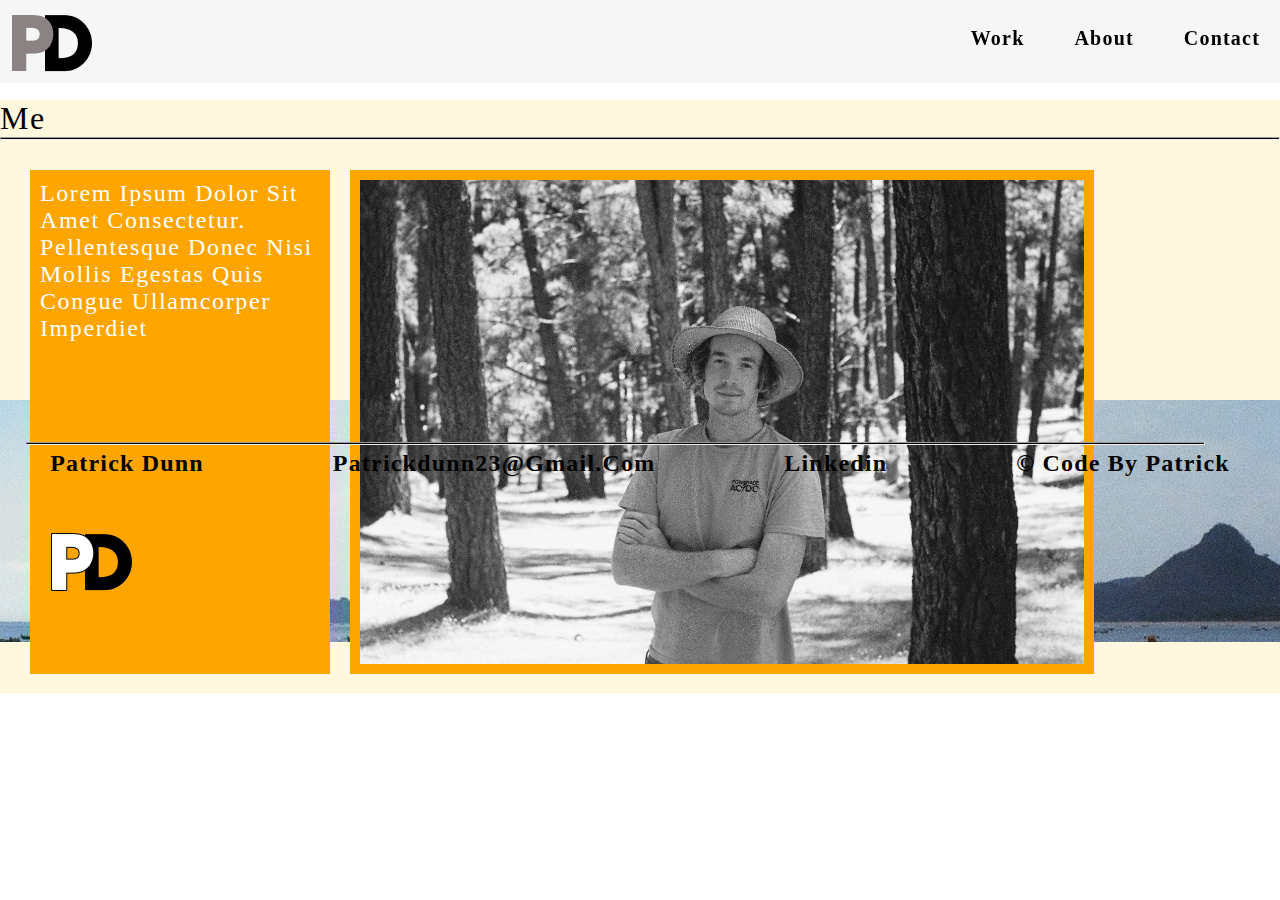
==== about.html @ 3eb5d80b "Commit" ====
<!DOCTYPE html>
<html>
    <head>
        <link rel="stylesheet" href="css/style.css">
        <title>
        </title>
    </head>
    <body>
    
        
    <!--Header and Nav       -->
        <header >
            <div class="inline-block ">
                <div class="logo">
                    <img src="images/PD Logo.png" alt="">
                </div>
            <ul class="inline-block Nav">
                <li class="NavBut">Work </li> 
                <li class="NavBut">About</li>
                <li class="NavBut">Contact</li>
            </ul>
            </div>
        </header>
        
        <!--Me Section     -->
        <section class="headerPadding" >
           
            <div id="row" >
                
                <h4> Me </h4>
                <hr class="hrabout">
                <div class="flexContainer">
                    <p class="metext flex_item">Lorem ipsum dolor sit amet consectetur. Pellentesque donec nisi mollis egestas quis congue ullamcorper imperdiet</p>
                    <img class="flex_item profilePic" src="images/A000453-R1-02-1A.jpg" alt="">
                </div>
            </div>
        </section>
    

          <!--Footer section        -->  
        <footer>
            
            <ul class="footername">
        
                <li>Patrick Dunn</li>
                <li >patrickdunn23@gmail.com</li>
                <li>Linkedin</li>
                <li>© Code by Patrick</li>
            </ul>
            <hr class="hrfooter">
            <ul > 
            </ul>
            <div class="footerlogo ">
                <img src="images/pd 2 logo.png" alt="">
            </div>
        </footer>
    </body>

</html>
---- css/style.css ----
* {
    margin: 0;
    padding: 0;
    box-sizing: border-box;
}

.inline-block {
    display:flex;
    padding: 10px; 
}
body{
    margin: 0;
}

header{
width: 100%;
z-index: 1000;
background: rgba(241, 240, 242, 0.60);
backdrop-filter: blur(10px);
position: fixed;

}

.logo{
    display: flex;
    align-items: center; 
}

.Nav{
    width: 70%;
    display: inline-flex;
    justify-content: flex-end;
    align-items: center;
    gap: 50px;
    margin-left: auto;
    color: black;
    font-family: Lato;
    font-size: 20px;
    font-style: normal;
    font-weight: 800;
    line-height: normal;
    letter-spacing: 1.2px;
    text-transform: capitalize; 
}

.NavBut{
height: 30px;
}
.NavBut:hover{
    text-shadow:  0px 0px 7px #EF9A63; 
}

.button{
    color: black;
    font-size: 16px;
    font-family:Arial, Helvetica, sans-serif;
    font-weight: 800;
    text-transform: uppercase;
    letter-spacing: 0.8px;
    word-wrap: break-word;
    width: 150px;
    height: 50px;
    flex-shrink: 0;
}

footer{
    background-image: url(../images/homepagerfooterimage.png);
    background-repeat: no-repeat;
    background-size: cover;
    padding: 2%;
}



.footerlogo{
    display: flex;
    justify-content: flex-start;
    align-items: center;
    padding: 2%;
}

.footername{
    display: flex;
    vertical-align: top;
    padding: 2%;
    justify-content: space-between; 
    color: #000;
    font-family: Lato;
    font-size: 24px;
    font-style: normal;
    font-weight: 800;
    line-height: normal;
    letter-spacing: 1.2px;
    text-transform: capitalize;
}

ul li {
    display: inline-block;
    vertical-align: top;
}

.heroimg{
    background-image: url(../images/homepagehero.jpg);
    background-size: cover;
    background-repeat: no-repeat;
    height: 100vh;
}

h1{
    display: flex;
    padding-top: 100px;
    padding-right: 27px;
    align-items: center;
    flex-shrink: 0;
    color: #000;
    font-family: Lato;
    font-size: 55px;
    font-style: normal;
    font-weight: 800;
    line-height: normal;
    letter-spacing: 3.2px;
    text-transform: capitalize;
}

h2{
    display: flex;
    width: 800px;
    
    padding: 0px 16px 13px 0px;
    align-items: center;
    flex-shrink: 0;
    color: #000;
    font-family: Lato;
    font-size: 35px;
    font-style: italic;
    font-weight: 700;
    line-height: normal;
    letter-spacing: 2.4px;
    text-transform: capitalize;
}

h4{
    color: #000;
    font-family: Lato;
    font-size: 32px;
    font-style: normal;
    font-weight: 500;
    line-height: normal;
    letter-spacing: 1.6px;
    text-transform: capitalize;
    width: 300px;
}


.skills{
    display: flex;
    width: 121px;
    height: 18px;
    justify-content: center;
    align-items: center;
    flex-shrink: 0;
}

.casestudy{
    width: cover;
    display: grid;
    grid-template-columns: 30% 70% ;
    padding: 2%;
}

.caseimage{
   width: 100%;
   height: auto;
}

.hrcase{
    background-color: black;
    height: 3px;
    width: 100%;
   transform: translateY(10px);
}
.hrfooter{
    background-color: black;
    height: 3px;
    width: 96%;
   transform: translateY(-60px);
}

.headerPadding{
    height: 400px;
    padding-top: 100px;
    
}
.hrabout{
    background-color: black;
    height: 3px;
    width: 100%;
}
.flexContainer{
    display: flex;
    margin: 10px;
    padding: 10px;

}
.metext{
    color: #000;
    font-family: Lato;
    font-size: 24px;
    font-style: normal;
    font-weight: 500;
    line-height: normal;
    letter-spacing: 1.6px;
    text-transform: capitalize;
    width: 300px;
}

#row {
    background-color: #FFF7DE;
    
  }

  .flex_item {
    padding:10px;
    margin: 10px;
    background-color: orange;
    color: white;
  }
  .profilePic{
    width: 60%;
  }
  .footerBackround{

  }
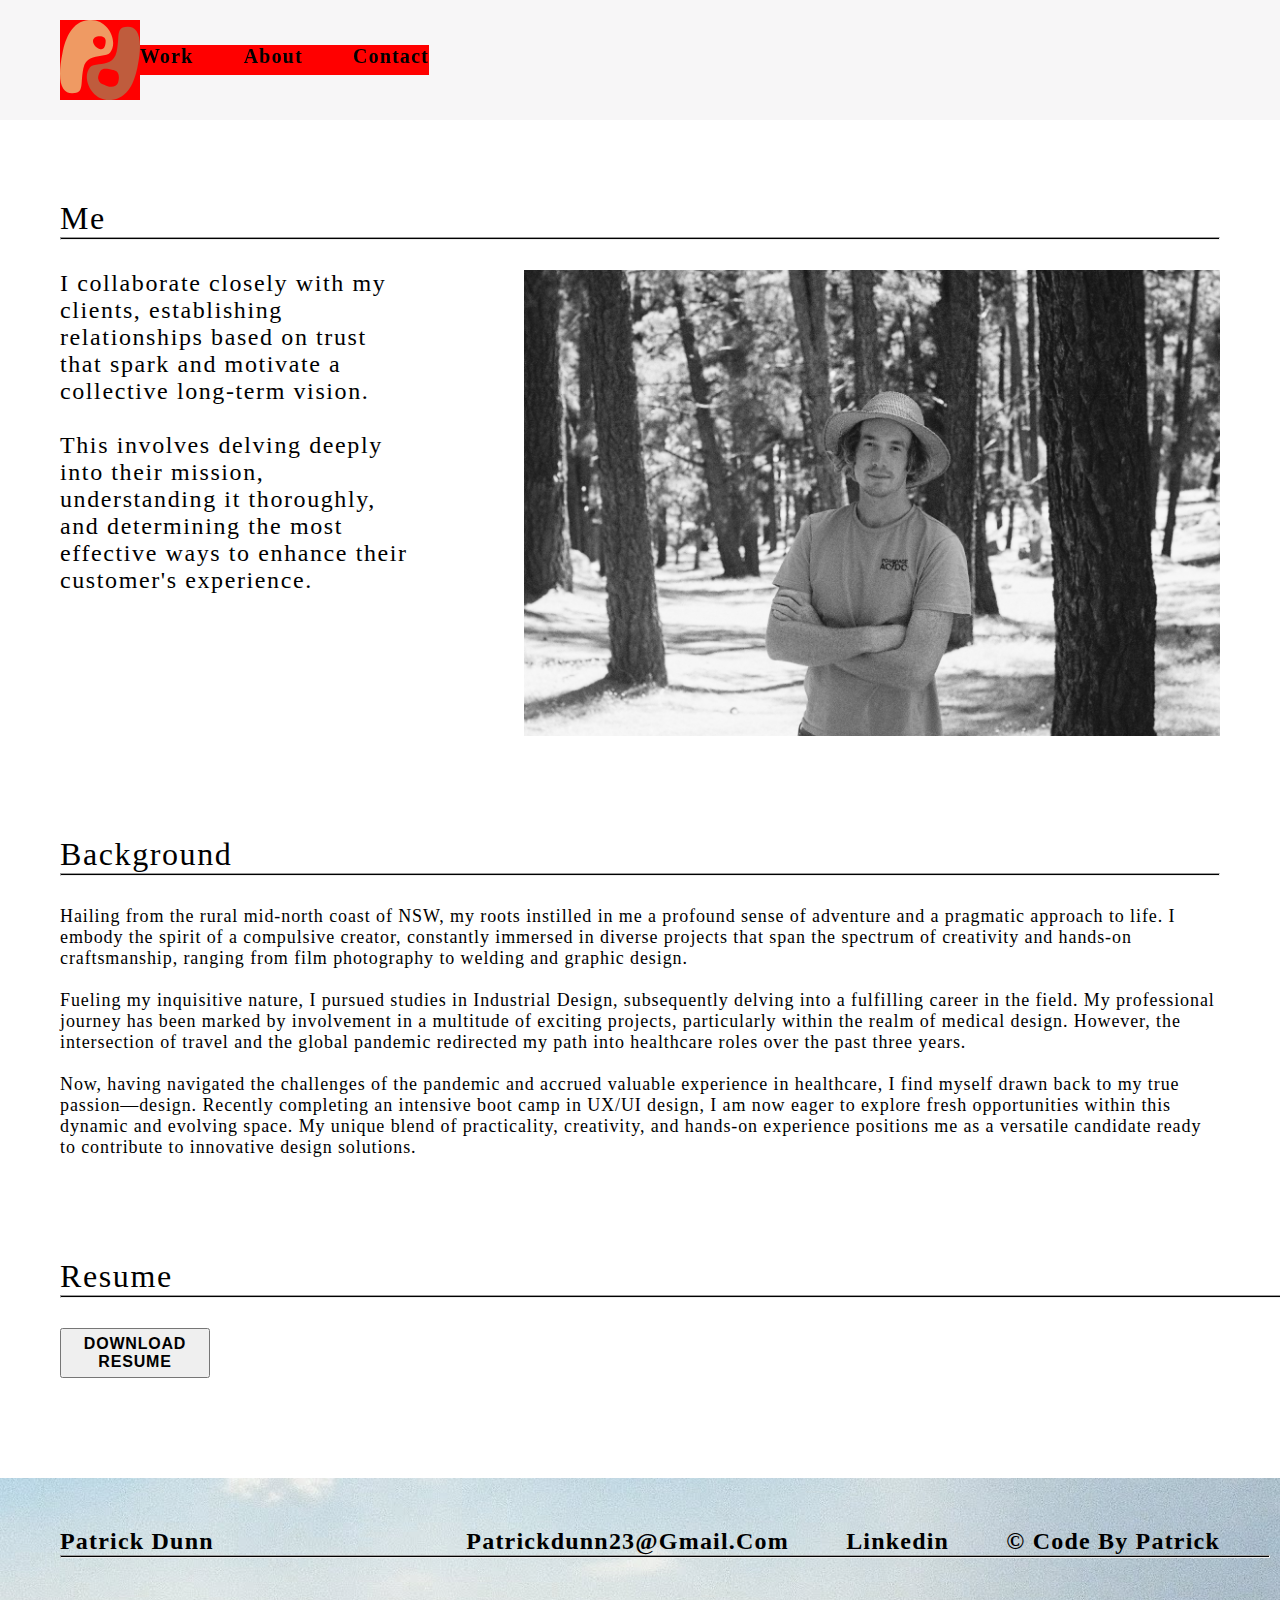
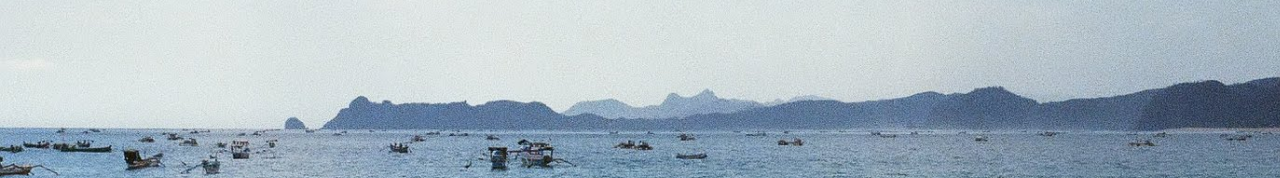
==== commit f878c87f: "Many Updates" ====
--- a/about.html
+++ b/about.html
@@ -12,47 +12,90 @@
         <header >
             <div class="inline-block ">
                 <div class="logo">
-                    <img src="images/PD Logo.png" alt="">
+                    <img src="images/New Logo.svg" alt="">
                 </div>
-            <ul class="inline-block Nav">
-                <li class="NavBut">Work </li> 
-                <li class="NavBut">About</li>
-                <li class="NavBut">Contact</li>
-            </ul>
+                <ul class="inline-block Nav">
+                    <li class="NavBut">Work </li> 
+                    <li class="NavBut">About</li>
+                    <li class="NavBut">Contact</li>
+                </ul>
+
             </div>
         </header>
+      
         
         <!--Me Section     -->
-        <section class="headerPadding" >
-           
-            <div id="row" >
-                
+    <div class="flexContainer">
+        <section class="headerPadding">
+            <div>
                 <h4> Me </h4>
                 <hr class="hrabout">
                 <div class="flexContainer">
-                    <p class="metext flex_item">Lorem ipsum dolor sit amet consectetur. Pellentesque donec nisi mollis egestas quis congue ullamcorper imperdiet</p>
+                    <!-- Changed the structure of the content -->
+                    <div class="metext flex_item">
+                        <p>I collaborate closely with my clients, establishing relationships based on trust that spark and motivate a collective long-term vision.</p>
+                        <br>
+                        <p>This involves delving deeply into their mission, understanding it thoroughly, and determining the most effective ways to enhance their customer's experience.</p>
+                    </div>
                     <img class="flex_item profilePic" src="images/A000453-R1-02-1A.jpg" alt="">
                 </div>
             </div>
         </section>
-    
+    </div>
+
+        <!--Background Section     -->
+        <div class="flexContainer">
+            <section class="backgroundPadding">
+                <div>
+                    <h4> Background </h4>
+                    <hr class="hrabout">
+                    <div class="backgroundText">
+                        <p> Hailing from the rural mid-north coast of NSW, my roots instilled in me a profound sense of adventure and a pragmatic approach to life. I embody the spirit of a compulsive creator, constantly immersed in diverse projects that span the spectrum of creativity and hands-on craftsmanship, ranging from film photography to welding and graphic design. </p>
+                        <br>
+                        <p>   Fueling my inquisitive nature, I pursued studies in Industrial Design, subsequently delving into a fulfilling career in the field. My professional journey has been marked by involvement in a multitude of exciting projects, particularly within the realm of medical design. However, the intersection of travel and the global pandemic redirected my path into healthcare roles over the past three years. </p>
+                            <br>
+                        <p>  Now, having navigated the challenges of the pandemic and accrued valuable experience in healthcare, I find myself drawn back to my true passion—design. Recently completing an intensive boot camp in UX/UI design, I am now eager to explore fresh opportunities within this dynamic and evolving space. My unique blend of practicality, creativity, and hands-on experience positions me as a versatile candidate ready to contribute to innovative design solutions. </p> 
+                    </div>
+                </div>
+            </section>
+        </div>
+        
+        <!--Resume Section     -->
+        <div class="flexContainer">
+            <section class="backgroundPadding">
+                <div>
+                    <h4> Resume </h4>
+                    <hr class="hrResume">
+                    <div>
+                        <button class="button">Download Resume</button>
+                    </div>
+                </div>
+            </section>
+        </div>
+        
 
           <!--Footer section        -->  
         <footer>
+            <div class="footerBackground">
+            <ul class="footername">
+                    <div class="name">
+                        <li>Patrick Dunn</li>
+                    </div>
+                    <div >
+                        <li class="footerContact">patrickdunn23@gmail.com</li>
+                        <li class="footerContact">Linkedin</li>
+                        <li class="footerContact">© Code by Patrick </li>
+                    </div>
+                    <hr class="hrfooter">
+                </ul>
+
             
-            <ul class="footername">
-        
-                <li>Patrick Dunn</li>
-                <li >patrickdunn23@gmail.com</li>
-                <li>Linkedin</li>
-                <li>© Code by Patrick</li>
-            </ul>
-            <hr class="hrfooter">
             <ul > 
             </ul>
             <div class="footerlogo ">
-                <img src="images/pd 2 logo.png" alt="">
+                <img src="images/New Logo-Black.svg" alt="">
             </div>
+        
         </footer>
     </body>
 
--- a/css/style.css
+++ b/css/style.css
@@ -3,16 +3,21 @@
     padding: 0;
     box-sizing: border-box;
 }
+  /* Header Section................. */
 
 .inline-block {
     display:flex;
-    padding: 10px; 
+    align-items: center;
 }
 body{
     margin: 0;
+    padding: 0;
 }
 
 header{
+    display: flex;
+    top: 0;
+    height: 120px !important;
 width: 100%;
 z-index: 1000;
 background: rgba(241, 240, 242, 0.60);
@@ -23,16 +28,20 @@
 
 .logo{
     display: flex;
-    align-items: center; 
+    align-items: center;
+  
+    
+    margin-left: 60px;
+    background-color: red;
 }
 
 .Nav{
-    width: 70%;
-    display: inline-flex;
+ 
+    display: flex;
     justify-content: flex-end;
-    align-items: center;
+    
     gap: 50px;
-    margin-left: auto;
+    
     color: black;
     font-family: Lato;
     font-size: 20px;
@@ -41,6 +50,10 @@
     line-height: normal;
     letter-spacing: 1.2px;
     text-transform: capitalize; 
+    background-color: red;
+    
+    margin-right: 0;
+    flex-grow: 1;
 }
 
 .NavBut{
@@ -51,6 +64,7 @@
 }
 
 .button{
+    margin-top: 30px;
     color: black;
     font-size: 16px;
     font-family:Arial, Helvetica, sans-serif;
@@ -63,41 +77,7 @@
     flex-shrink: 0;
 }
 
-footer{
-    background-image: url(../images/homepagerfooterimage.png);
-    background-repeat: no-repeat;
-    background-size: cover;
-    padding: 2%;
-}
-
-
-
-.footerlogo{
-    display: flex;
-    justify-content: flex-start;
-    align-items: center;
-    padding: 2%;
-}
-
-.footername{
-    display: flex;
-    vertical-align: top;
-    padding: 2%;
-    justify-content: space-between; 
-    color: #000;
-    font-family: Lato;
-    font-size: 24px;
-    font-style: normal;
-    font-weight: 800;
-    line-height: normal;
-    letter-spacing: 1.2px;
-    text-transform: capitalize;
-}
-
-ul li {
-    display: inline-block;
-    vertical-align: top;
-}
+
 
 .heroimg{
     background-image: url(../images/homepagehero.jpg);
@@ -170,7 +150,7 @@
 
 .caseimage{
    width: 100%;
-   height: auto;
+   
 }
 
 .hrcase{
@@ -179,17 +159,19 @@
     width: 100%;
    transform: translateY(10px);
 }
-.hrfooter{
-    background-color: black;
-    height: 3px;
-    width: 96%;
-   transform: translateY(-60px);
-}
+
 
 .headerPadding{
-    height: 400px;
-    padding-top: 100px;
-    
+    margin-top: 200px;
+    margin-left: 60px;
+    margin-right: 60px;
+    margin-bottom: 100px;
+}
+
+.backgroundPadding{
+    margin-left: 60px;
+    margin-right: 60px;
+    margin-bottom: 100px;
 }
 .hrabout{
     background-color: black;
@@ -197,37 +179,127 @@
     width: 100%;
 }
 .flexContainer{
-    display: flex;
-    margin: 10px;
-    padding: 10px;
-
+    display: flex; 
+    justify-content: space-between;
+    
+}
+.hrResume{
+    background-color: black;
+    height: 3px;
+    width: 665%;
 }
 .metext{
-    color: #000;
+    color: black;
     font-family: Lato;
     font-size: 24px;
     font-style: normal;
     font-weight: 500;
     line-height: normal;
     letter-spacing: 1.6px;
-    text-transform: capitalize;
-    width: 300px;
-}
-
-#row {
-    background-color: #FFF7DE;
-    
-  }
+    
+    width: 30%;
+    
+}
+
 
   .flex_item {
-    padding:10px;
-    margin: 10px;
-    background-color: orange;
-    color: white;
+    margin-top: 30px;
+    
+    
   }
   .profilePic{
-    width: 60%;
+    max-width: 60%;
+    height: auto;
+    align-items: flex-end;
+
   }
-  .footerBackround{
-
-  }+  
+  .container{
+    position: relative;
+  }
+  .backgroundText{
+    color: #000;
+    font-family: Lato;
+    font-size: 18px;
+    font-style: normal;
+    font-weight: 400;
+    line-height: normal;
+    letter-spacing: 0.9px;
+    margin-top: 30px;
+  }
+
+  /* Footer Section................. */
+ .name{
+    margin-top: 50px;
+    
+    
+ }
+ .footerContact{
+    margin-top: 50px;
+    padding-left: 50px;
+
+ }
+
+ .hrfooter{
+    background-color: black;
+    height: 3px;
+    width: 94.5%;
+    position: absolute;
+    bottom: 0;
+    padding-right: 60px;
+    
+   transform: translateY(-220px);
+}
+
+.footer {
+    position: relative;
+    min-height: 300px;
+    z-index: 1;
+    
+}
+footer {
+    min-height: 300px; 
+    
+}
+.footerBackground {
+
+    background-image: url(../images/homepagerfooterimage.png);
+    background-repeat: no-repeat;
+    background-size: cover;
+    height: 300px; 
+
+    position: relative;
+    z-index: 1;
+    
+ 
+}
+
+.footerlogo{
+    display: flex;
+    justify-content: flex-start;
+    margin-left: 60px;
+    margin-top: 50px;
+    
+}
+
+.footername{
+    display: flex;
+    vertical-align: top;
+    
+    justify-content: space-between; 
+    color: #000;
+    font-family: Lato;
+    font-size: 24px;
+    font-style: normal;
+    font-weight: 800;
+    line-height: normal;
+    letter-spacing: 1.2px;
+    text-transform: capitalize;
+    margin-left: 60px;
+    margin-right: 60px;
+}
+
+ul li {
+    display: inline-block;
+    vertical-align: top;
+}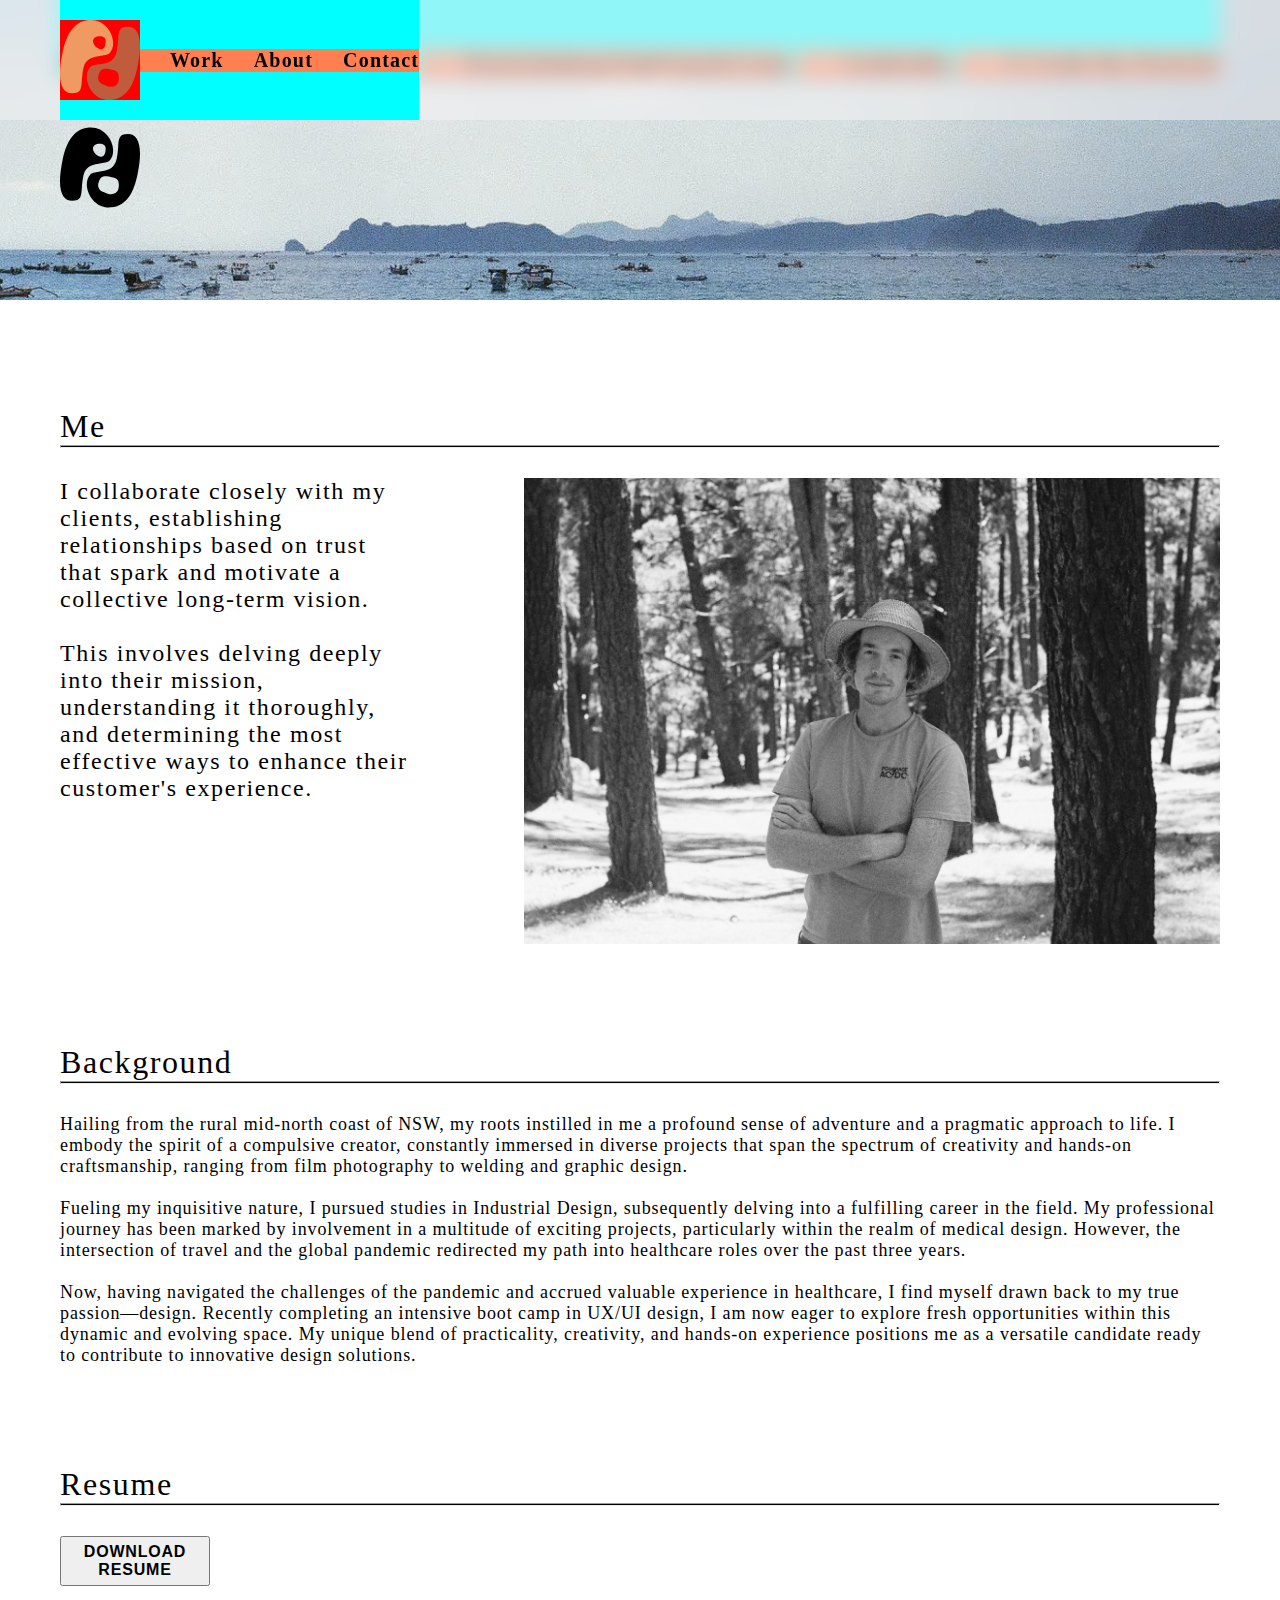
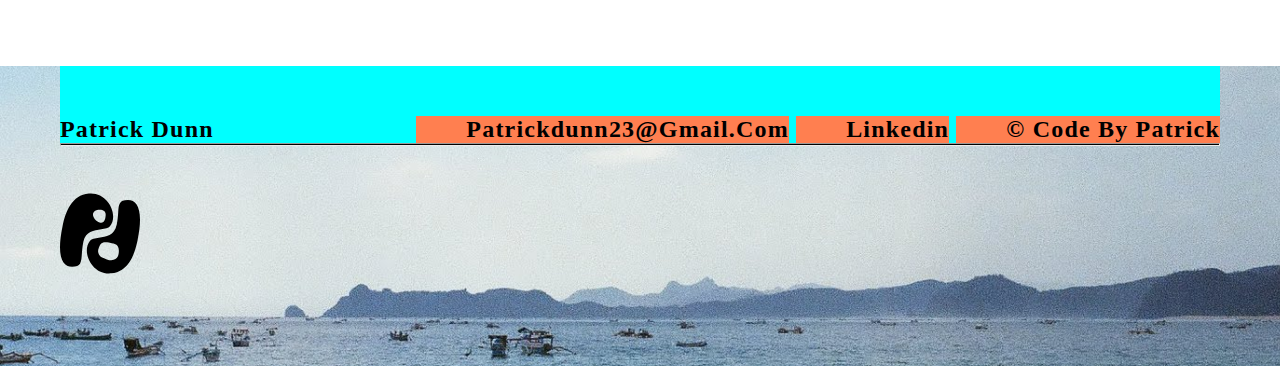
==== commit c18e892f: "1" ====
--- a/about.html
+++ b/about.html
@@ -11,18 +11,41 @@
     <!--Header and Nav       -->
         <header >
             <div class="inline-block ">
+                
                 <div class="logo">
                     <img src="images/New Logo.svg" alt="">
                 </div>
-                <ul class="inline-block Nav">
-                    <li class="NavBut">Work </li> 
-                    <li class="NavBut">About</li>
-                    <li class="NavBut">Contact</li>
-                </ul>
+
+                <div>
+                    <ul class=" Nav">
+                        <li class="NavBut">Work </li> 
+                        <li class="NavBut">About</li>
+                        <li class="NavBut">Contact</li>
+                    </ul>
+                </div>
 
             </div>
         </header>
       
+        <div class="footerBackground">
+            <ul class="footername">
+                    <div class="name">
+                        <li>Patrick Dunn</li>
+                    </div>
+                    <div >
+                        <li class="footerContact">patrickdunn23@gmail.com</li>
+                        <li class="footerContact">Linkedin</li>
+                        <li class="footerContact">© Code by Patrick </li>
+                    </div>
+                    <hr class="hrfooter">
+                </ul>
+
+            
+            <ul > 
+            </ul>
+            <div class="footerlogo ">
+                <img src="images/New Logo-Black.svg" alt="">
+            </div>
         
         <!--Me Section     -->
     <div class="flexContainer">
@@ -61,18 +84,12 @@
         </div>
         
         <!--Resume Section     -->
-        <div class="flexContainer">
-            <section class="backgroundPadding">
-                <div>
-                    <h4> Resume </h4>
-                    <hr class="hrResume">
-                    <div>
-                        <button class="button">Download Resume</button>
-                    </div>
-                </div>
-            </section>
+        <div class="resumeSpacing">
+            <h4> Resume </h4>
+            <hr class="hrabout">
+            <button class="button">Download Resume</button>
+
         </div>
-        
 
           <!--Footer section        -->  
         <footer>
--- a/css/style.css
+++ b/css/style.css
@@ -6,9 +6,39 @@
   /* Header Section................. */
 
 .inline-block {
+    margin-left: 60px;
+    margin-right: 60px;
     display:flex;
     align-items: center;
-}
+    justify-content: center;
+    background-color: aqua;
+}
+
+.logo{
+    display: flex;
+    background-color: red;
+}
+
+.Nav{    
+    display: flex;
+    
+    color: black;
+    font-family: Lato;
+    font-size: 20px;
+    font-style: normal;
+    font-weight: 800;
+    line-height: normal;
+    letter-spacing: 1.2px;
+    text-transform: capitalize; 
+    
+    background-color: coral;
+}
+.NavBut{
+
+    padding-left: 30px;
+    display: flex;
+    align-items: flex-end;
+    }
 body{
     margin: 0;
     padding: 0;
@@ -26,39 +56,11 @@
 
 }
 
-.logo{
-    display: flex;
-    align-items: center;
-  
-    
-    margin-left: 60px;
-    background-color: red;
-}
-
-.Nav{
- 
-    display: flex;
-    justify-content: flex-end;
-    
-    gap: 50px;
-    
-    color: black;
-    font-family: Lato;
-    font-size: 20px;
-    font-style: normal;
-    font-weight: 800;
-    line-height: normal;
-    letter-spacing: 1.2px;
-    text-transform: capitalize; 
-    background-color: red;
-    
-    margin-right: 0;
-    flex-grow: 1;
-}
-
-.NavBut{
-height: 30px;
-}
+
+
+
+
+
 .NavBut:hover{
     text-shadow:  0px 0px 7px #EF9A63; 
 }
@@ -183,11 +185,7 @@
     justify-content: space-between;
     
 }
-.hrResume{
-    background-color: black;
-    height: 3px;
-    width: 665%;
-}
+
 .metext{
     color: black;
     font-family: Lato;
@@ -228,6 +226,15 @@
     margin-top: 30px;
   }
 
+  .resumeSpacing{
+    
+    margin-left: 60px;
+    margin-right: 60px;
+    width: calc(100% - 120px);
+    height: 200px;
+    
+}
+
   /* Footer Section................. */
  .name{
     margin-top: 50px;
@@ -237,17 +244,16 @@
  .footerContact{
     margin-top: 50px;
     padding-left: 50px;
+    background-color: coral;
 
  }
 
  .hrfooter{
     background-color: black;
     height: 3px;
-    width: 94.5%;
+    width: calc(100% - 120px);
     position: absolute;
     bottom: 0;
-    padding-right: 60px;
-    
    transform: translateY(-220px);
 }
 
@@ -284,8 +290,7 @@
 
 .footername{
     display: flex;
-    vertical-align: top;
-    
+    vertical-align: top;  
     justify-content: space-between; 
     color: #000;
     font-family: Lato;
@@ -297,9 +302,11 @@
     text-transform: capitalize;
     margin-left: 60px;
     margin-right: 60px;
+    background-color: aqua;
 }
 
 ul li {
     display: inline-block;
     vertical-align: top;
-}+}
+
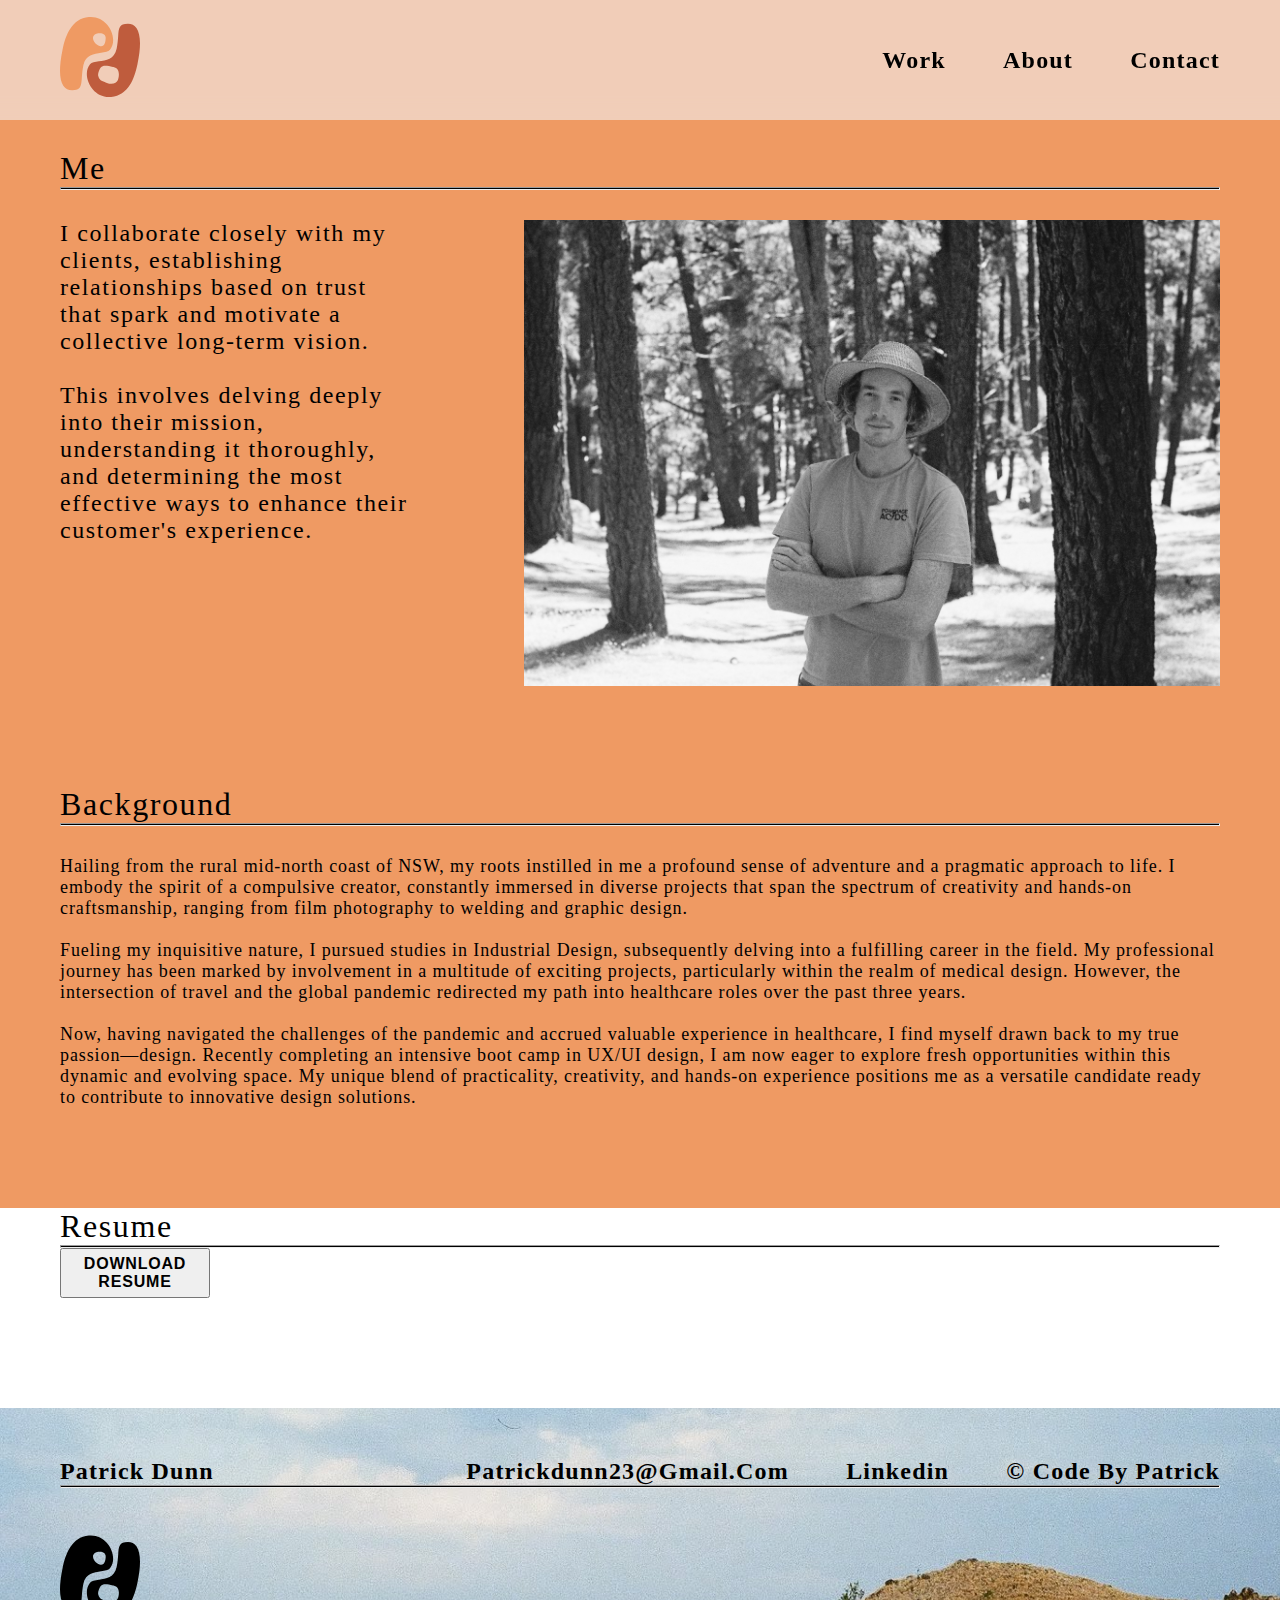
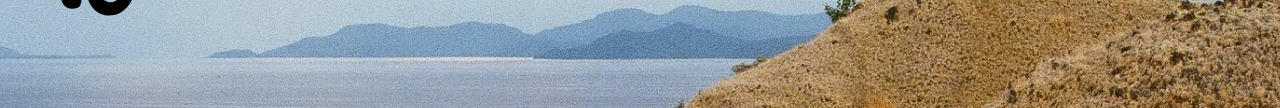
==== commit d1837b7f: "updated" ====
--- a/about.html
+++ b/about.html
@@ -7,45 +7,24 @@
     </head>
     <body>
     
-        
+         <!--  My UX Skills section coded using CSS flex -->
     <!--Header and Nav       -->
-        <header >
-            <div class="inline-block ">
-                
-                <div class="logo">
-                    <img src="images/New Logo.svg" alt="">
-                </div>
-
-                <div>
-                    <ul class=" Nav">
-                        <li class="NavBut">Work </li> 
-                        <li class="NavBut">About</li>
-                        <li class="NavBut">Contact</li>
-                    </ul>
-                </div>
-
+    <header>
+     
+        <div class="head">
+            <ul class="headerContents">
+                    <div class="headerSpacing">
+                        <a href="index.html"><img src="images/New Logo.svg" alt=""></a>
+                    </div>
+                    <div >
+                        <li class="navoptions"> <a href="work.html">Work</a></li>
+                        <li class="navoptions"><a href="about.html">About</a></li>
+                        <li class="navoptions"><a href="contact.html">Contact</a></li>
+                    </div>
+                  
+                </ul>            
             </div>
         </header>
-      
-        <div class="footerBackground">
-            <ul class="footername">
-                    <div class="name">
-                        <li>Patrick Dunn</li>
-                    </div>
-                    <div >
-                        <li class="footerContact">patrickdunn23@gmail.com</li>
-                        <li class="footerContact">Linkedin</li>
-                        <li class="footerContact">© Code by Patrick </li>
-                    </div>
-                    <hr class="hrfooter">
-                </ul>
-
-            
-            <ul > 
-            </ul>
-            <div class="footerlogo ">
-                <img src="images/New Logo-Black.svg" alt="">
-            </div>
         
         <!--Me Section     -->
     <div class="flexContainer">
@@ -54,7 +33,6 @@
                 <h4> Me </h4>
                 <hr class="hrabout">
                 <div class="flexContainer">
-                    <!-- Changed the structure of the content -->
                     <div class="metext flex_item">
                         <p>I collaborate closely with my clients, establishing relationships based on trust that spark and motivate a collective long-term vision.</p>
                         <br>
--- a/css/style.css
+++ b/css/style.css
@@ -5,68 +5,68 @@
 }
   /* Header Section................. */
 
-.inline-block {
-    margin-left: 60px;
-    margin-right: 60px;
-    display:flex;
+  header{
+    display: flex;
+    top: 0;
+    height: 120px !important;
+    width: 100%;
+    z-index: 1000;
+    background: rgba(241, 240, 242, 0.60);
+    backdrop-filter: blur(10px);
+    position: fixed;
+    }
+
+  .headerContents{
+    display: flex;
+    vertical-align: top;  
+    justify-content: space-between; 
+    color: #000;
+    font-family: Lato;
+    font-size: 24px;
+    font-style: normal;
+    font-weight: 800;
+    line-height: normal;
+    letter-spacing: 1.2px;
+    text-transform: capitalize;
+    margin-left: 60px;
+    margin-right: 60px;
+    height:120px;
     align-items: center;
-    justify-content: center;
-    background-color: aqua;
-}
-
-.logo{
-    display: flex;
-    background-color: red;
-}
-
-.Nav{    
-    display: flex;
-    
-    color: black;
-    font-family: Lato;
-    font-size: 20px;
-    font-style: normal;
-    font-weight: 800;
-    line-height: normal;
-    letter-spacing: 1.2px;
-    text-transform: capitalize; 
-    
-    background-color: coral;
-}
-.NavBut{
-
-    padding-left: 30px;
-    display: flex;
-    align-items: flex-end;
-    }
+}
+
+a{
+    
+        
+       text-decoration: none;
+       color: black;
+        
+}
+
+.headerSpacing{
+    align-items: center;
+}
+
+.head{
+    width: 100%;
+}
+
+.navoptions{
+    padding-left: 50px;
+  
+}
+
+.navoptions:hover{
+    text-shadow:  0px 0px 7px #EF9A63; 
+}
+
+  /* Body Section................. */
+
 body{
     margin: 0;
     padding: 0;
 }
 
-header{
-    display: flex;
-    top: 0;
-    height: 120px !important;
-width: 100%;
-z-index: 1000;
-background: rgba(241, 240, 242, 0.60);
-backdrop-filter: blur(10px);
-position: fixed;
-
-}
-
-
-
-
-
-
-.NavBut:hover{
-    text-shadow:  0px 0px 7px #EF9A63; 
-}
-
 .button{
-    margin-top: 30px;
     color: black;
     font-size: 16px;
     font-family:Arial, Helvetica, sans-serif;
@@ -78,19 +78,20 @@
     height: 50px;
     flex-shrink: 0;
 }
-
-
-
+/* Homepage ................. */
 .heroimg{
     background-image: url(../images/homepagehero.jpg);
     background-size: cover;
     background-repeat: no-repeat;
     height: 100vh;
+    margin-bottom: 50px;
+   
 }
 
 h1{
     display: flex;
-    padding-top: 100px;
+    padding-top: 150px;
+    margin-left: 60px;
     padding-right: 27px;
     align-items: center;
     flex-shrink: 0;
@@ -107,7 +108,7 @@
 h2{
     display: flex;
     width: 800px;
-    
+    margin-left: 60px;
     padding: 0px 16px 13px 0px;
     align-items: center;
     flex-shrink: 0;
@@ -121,50 +122,8 @@
     text-transform: capitalize;
 }
 
-h4{
-    color: #000;
-    font-family: Lato;
-    font-size: 32px;
-    font-style: normal;
-    font-weight: 500;
-    line-height: normal;
-    letter-spacing: 1.6px;
-    text-transform: capitalize;
-    width: 300px;
-}
-
-
-.skills{
-    display: flex;
-    width: 121px;
-    height: 18px;
-    justify-content: center;
-    align-items: center;
-    flex-shrink: 0;
-}
-
-.casestudy{
-    width: cover;
-    display: grid;
-    grid-template-columns: 30% 70% ;
-    padding: 2%;
-}
-
-.caseimage{
-   width: 100%;
-   
-}
-
-.hrcase{
-    background-color: black;
-    height: 3px;
-    width: 100%;
-   transform: translateY(10px);
-}
-
-
 .headerPadding{
-    margin-top: 200px;
+    margin-top: 150px;
     margin-left: 60px;
     margin-right: 60px;
     margin-bottom: 100px;
@@ -175,15 +134,18 @@
     margin-right: 60px;
     margin-bottom: 100px;
 }
+
+/* About Page................. */
 .hrabout{
     background-color: black;
     height: 3px;
     width: 100%;
+    
 }
 .flexContainer{
     display: flex; 
     justify-content: space-between;
-    
+    background-color: #EF9A63;
 }
 
 .metext{
@@ -194,27 +156,22 @@
     font-weight: 500;
     line-height: normal;
     letter-spacing: 1.6px;
-    
     width: 30%;
-    
-}
-
+}
 
   .flex_item {
     margin-top: 30px;
-    
-    
   }
   .profilePic{
     max-width: 60%;
     height: auto;
     align-items: flex-end;
-
   }
   
   .container{
     position: relative;
   }
+
   .backgroundText{
     color: #000;
     font-family: Lato;
@@ -227,13 +184,73 @@
   }
 
   .resumeSpacing{
-    
     margin-left: 60px;
     margin-right: 60px;
     width: calc(100% - 120px);
     height: 200px;
-    
-}
+}
+
+/* Work Page................. */
+
+.caseIntro{
+    display: flex; 
+    justify-content: space-between;
+    margin-top: 150px;
+}
+
+.hrcase{
+    background-color: black;
+    height: 3px;
+    width: calc(100% - 120px);
+    position: absolute;
+    margin-left: 60px;
+}
+
+.WorkGrid{
+    width: cover;
+    display: grid;
+    grid-template-columns: 30% 70% ;
+    margin-left: 60px;
+    margin-right: 60px;
+    padding-top: 50px;
+    margin-bottom: 50px;
+    
+}
+.gridRows{
+    display: grid;
+    grid-template-rows:  minmax(auto, 200px) auto 80px;
+   
+}
+
+.caseimage{
+   width: 100%;
+   padding-left: 50px;
+}
+
+.skills{
+  padding-top: 10px;
+
+}
+
+h4{
+    color: #000;
+    font-family: Lato;
+    font-size: 32px;
+    font-style: normal;
+    font-weight: 500;
+    line-height: normal;
+    letter-spacing: 1.6px;
+    text-transform: capitalize;
+    padding-right: 50px;
+}
+
+.caseButton{
+  
+    display: flex;
+    justify-content: flex-start;
+    align-items: end;
+}
+
 
   /* Footer Section................. */
  .name{
@@ -244,8 +261,6 @@
  .footerContact{
     margin-top: 50px;
     padding-left: 50px;
-    background-color: coral;
-
  }
 
  .hrfooter{
@@ -269,6 +284,18 @@
 }
 .footerBackground {
 
+    background-image: url(../images/Mask\ group.png);
+    background-repeat: no-repeat;
+    background-size: cover;
+    height: 300px; 
+
+    position: relative;
+    z-index: 1;
+
+}
+
+.homefooterBackground {
+
     background-image: url(../images/homepagerfooterimage.png);
     background-repeat: no-repeat;
     background-size: cover;
@@ -276,16 +303,14 @@
 
     position: relative;
     z-index: 1;
-    
- 
-}
-
+
+}
 .footerlogo{
     display: flex;
     justify-content: flex-start;
     margin-left: 60px;
     margin-top: 50px;
-    
+    width: auto;
 }
 
 .footername{
@@ -302,7 +327,6 @@
     text-transform: capitalize;
     margin-left: 60px;
     margin-right: 60px;
-    background-color: aqua;
 }
 
 ul li {
@@ -310,3 +334,28 @@
     vertical-align: top;
 }
 
+.spinMe {
+    animation: spin 2s infinite;
+    animation-timing-function: linear;
+
+  }
+
+@keyframes spin {
+    from {transform: rotate(180deg);
+  
+    }
+    to {transform: rotate(-180deg);
+  
+    }}
+
+    
+/* New header Section................. */
+.casestudy{
+    width: cover;
+    display: grid;
+    grid-template-columns: 30% 70% ;
+    padding: 2%;
+}
+@media screen {max-width: 600;
+    
+}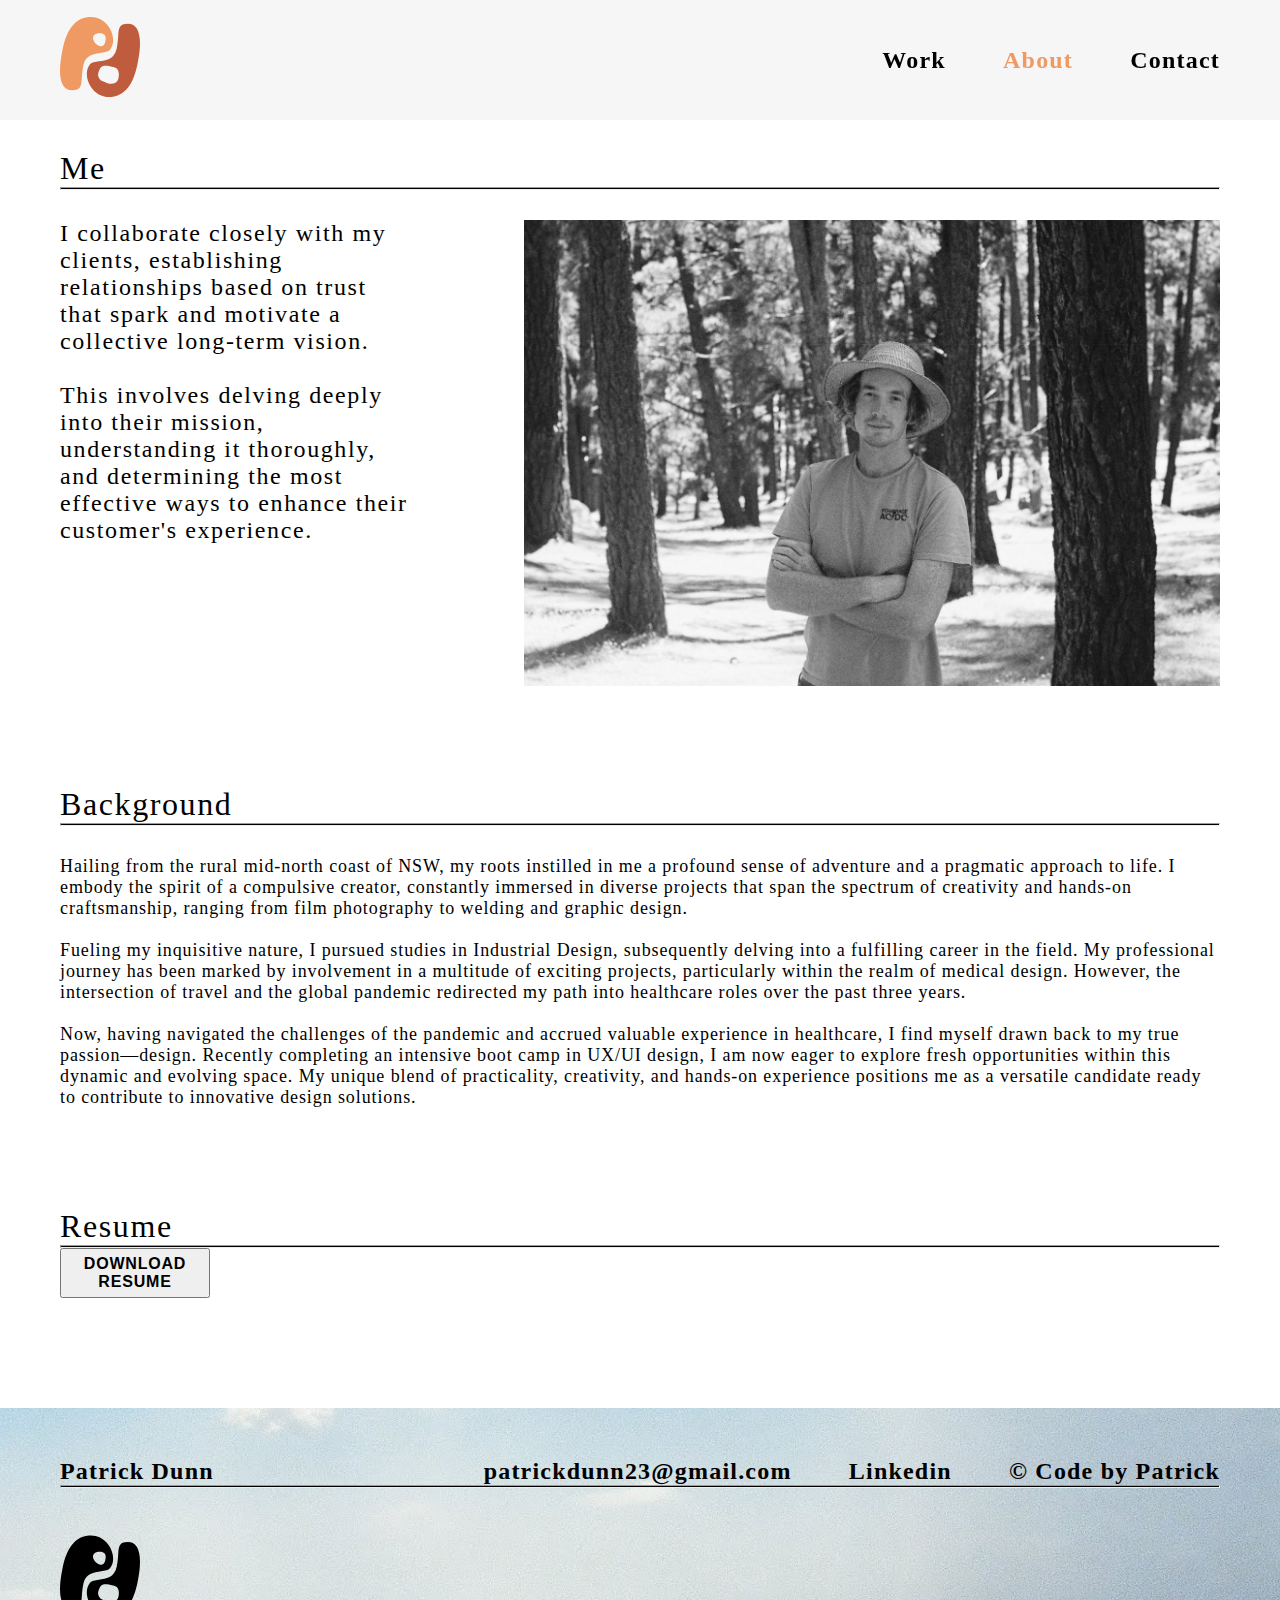
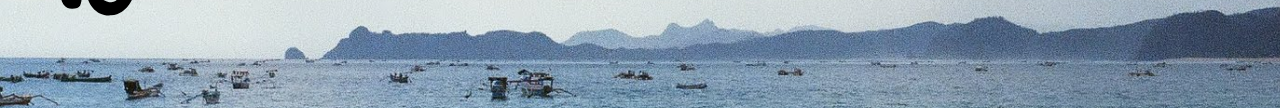
==== commit 73175ed9: "Working Well" ====
--- a/about.html
+++ b/about.html
@@ -18,7 +18,7 @@
                     </div>
                     <div >
                         <li class="navoptions"> <a href="work.html">Work</a></li>
-                        <li class="navoptions"><a href="about.html">About</a></li>
+                        <li class="navoptions"><a href="about.html" class="active">About</a></li>
                         <li class="navoptions"><a href="contact.html">Contact</a></li>
                     </div>
                   
@@ -27,10 +27,12 @@
         </header>
         
         <!--Me Section     -->
-    <div class="flexContainer">
+    <div>
         <section class="headerPadding">
             <div>
-                <h4> Me </h4>
+             
+                <h4 > Me </h4>
+        
                 <hr class="hrabout">
                 <div class="flexContainer">
                     <div class="metext flex_item">
@@ -45,7 +47,7 @@
     </div>
 
         <!--Background Section     -->
-        <div class="flexContainer">
+        <div >
             <section class="backgroundPadding">
                 <div>
                     <h4> Background </h4>
@@ -70,8 +72,8 @@
         </div>
 
           <!--Footer section        -->  
-        <footer>
-            <div class="footerBackground">
+          <footer>
+            <div class="homefooterBackground">
             <ul class="footername">
                     <div class="name">
                         <li>Patrick Dunn</li>
@@ -83,14 +85,11 @@
                     </div>
                     <hr class="hrfooter">
                 </ul>
-
-            
             <ul > 
             </ul>
-            <div class="footerlogo ">
-                <img src="images/New Logo-Black.svg" alt="">
+            <div class="footerlogo spinmMe ">
+                <img class="spinMe" src="images/New Logo-Black.svg" alt="">
             </div>
-        
         </footer>
     </body>
 
--- a/css/style.css
+++ b/css/style.css
@@ -33,10 +33,7 @@
     height:120px;
     align-items: center;
 }
-
 a{
-    
-        
        text-decoration: none;
        color: black;
         
@@ -44,6 +41,10 @@
 
 .headerSpacing{
     align-items: center;
+}
+.headerSpacing :hover{
+    animation: spin 0.5s infinite;
+    animation-timing-function: linear;
 }
 
 .head{
@@ -83,43 +84,54 @@
     background-image: url(../images/homepagehero.jpg);
     background-size: cover;
     background-repeat: no-repeat;
-    height: 100vh;
+    height: 130vh;
     margin-bottom: 50px;
    
 }
 
+.heroPadding{
+    padding-top:  150px;
+    margin-left: 60px;
+    margin-right: 60px;
+    display: flex;
+}
+
 h1{
-    display: flex;
-    padding-top: 150px;
-    margin-left: 60px;
-    padding-right: 27px;
     align-items: center;
     flex-shrink: 0;
+    color: #EF9A63;
+    font-family: knewave;
+    font-size: 40px;
+    font-style: normal;
+    font-weight: 400;
+    line-height: normal;
+    letter-spacing: 2px;
+    text-transform: capitalize;
+
+}
+
+.h1dark{
+    color: #BF5C3D;
+    padding-left: 10px;
+}
+
+h2{
     color: #000;
-    font-family: Lato;
-    font-size: 55px;
-    font-style: normal;
-    font-weight: 800;
-    line-height: normal;
-    letter-spacing: 3.2px;
-    text-transform: capitalize;
-}
-
-h2{
-    display: flex;
-    width: 800px;
-    margin-left: 60px;
-    padding: 0px 16px 13px 0px;
+    font-family: Ramona;
+    font-size: 24px;
+    font-style: normal;
+    font-weight: 400;
+    line-height: normal;
+    letter-spacing: 1.2px;
+ 
+}
+.hometext{
+    max-width: 800px;
+    margin-left: 60px;
+    transform: translateY(-370px);
     align-items: center;
     flex-shrink: 0;
-    color: #000;
-    font-family: Lato;
-    font-size: 35px;
-    font-style: italic;
-    font-weight: 700;
-    line-height: normal;
-    letter-spacing: 2.4px;
-    text-transform: capitalize;
+    margin-right: 60px;
 }
 
 .headerPadding{
@@ -134,18 +146,21 @@
     margin-right: 60px;
     margin-bottom: 100px;
 }
-
+.squiggle{
+    display: flex;
+    width: 1000%;
+    transform: translateY(-120px);
+}
 /* About Page................. */
 .hrabout{
     background-color: black;
     height: 3px;
-    width: 100%;
-    
-}
+    width: 100%; 
+}
+
 .flexContainer{
     display: flex; 
     justify-content: space-between;
-    background-color: #EF9A63;
 }
 
 .metext{
@@ -164,6 +179,7 @@
   }
   .profilePic{
     max-width: 60%;
+    max-height: 60%;
     height: auto;
     align-items: flex-end;
   }
@@ -191,7 +207,12 @@
 }
 
 /* Work Page................. */
-
+.casestudy{
+    width: cover;
+    display: grid;
+    grid-template-columns: 30% 70% ;
+    padding: 2%;
+}
 .caseIntro{
     display: flex; 
     justify-content: space-between;
@@ -213,13 +234,12 @@
     margin-left: 60px;
     margin-right: 60px;
     padding-top: 50px;
-    margin-bottom: 50px;
-    
-}
+    margin-bottom: 50px;  
+}
+
 .gridRows{
     display: grid;
     grid-template-rows:  minmax(auto, 200px) auto 80px;
-   
 }
 
 .caseimage{
@@ -245,7 +265,6 @@
 }
 
 .caseButton{
-  
     display: flex;
     justify-content: flex-start;
     align-items: end;
@@ -310,7 +329,7 @@
     justify-content: flex-start;
     margin-left: 60px;
     margin-top: 50px;
-    width: auto;
+    width: 80px;
 }
 
 .footername{
@@ -324,7 +343,6 @@
     font-weight: 800;
     line-height: normal;
     letter-spacing: 1.2px;
-    text-transform: capitalize;
     margin-left: 60px;
     margin-right: 60px;
 }
@@ -339,7 +357,10 @@
     animation-timing-function: linear;
 
   }
-
+/* Contact Section................. */
+
+
+  /* Animations and media................. */
 @keyframes spin {
     from {transform: rotate(180deg);
   
@@ -348,14 +369,47 @@
   
     }}
 
-    
-/* New header Section................. */
-.casestudy{
-    width: cover;
-    display: grid;
-    grid-template-columns: 30% 70% ;
-    padding: 2%;
-}
-@media screen {max-width: 600;
-    
+ @media screen and (max-width:600px) {
+    /* Flex changes................. */   
+    .flexContainer{
+            display: flex;
+            flex-direction: column;
+        }
+        .metext{
+            color: black;
+            font-family: Lato;
+            font-size: 24px;
+            font-style: normal;
+            font-weight: 500;
+            line-height: normal;
+            letter-spacing: 1.6px;
+            width: 100%;
+        }
+        
+          .profilePic{
+            max-width: 100%;
+            height: auto;
+            align-items: flex-end;
+          }
+   
+    /* Grid changes................. */
+    .WorkGrid{
+        width: cover;
+        display: grid;
+        grid-template-rows: 100% 100% 100% cover ;
+        grid-template-columns: 1fr;
+        margin-left: 60px;
+        margin-right: 60px;
+        padding-top: 50px;
+        margin-bottom: 50px;  
+    }
+    .caseimage{
+        width: 100%;
+        padding-top: 30px;
+        padding-left: 0px;
+     }
+}
+
+.active{
+    color: #EF9A63;
 }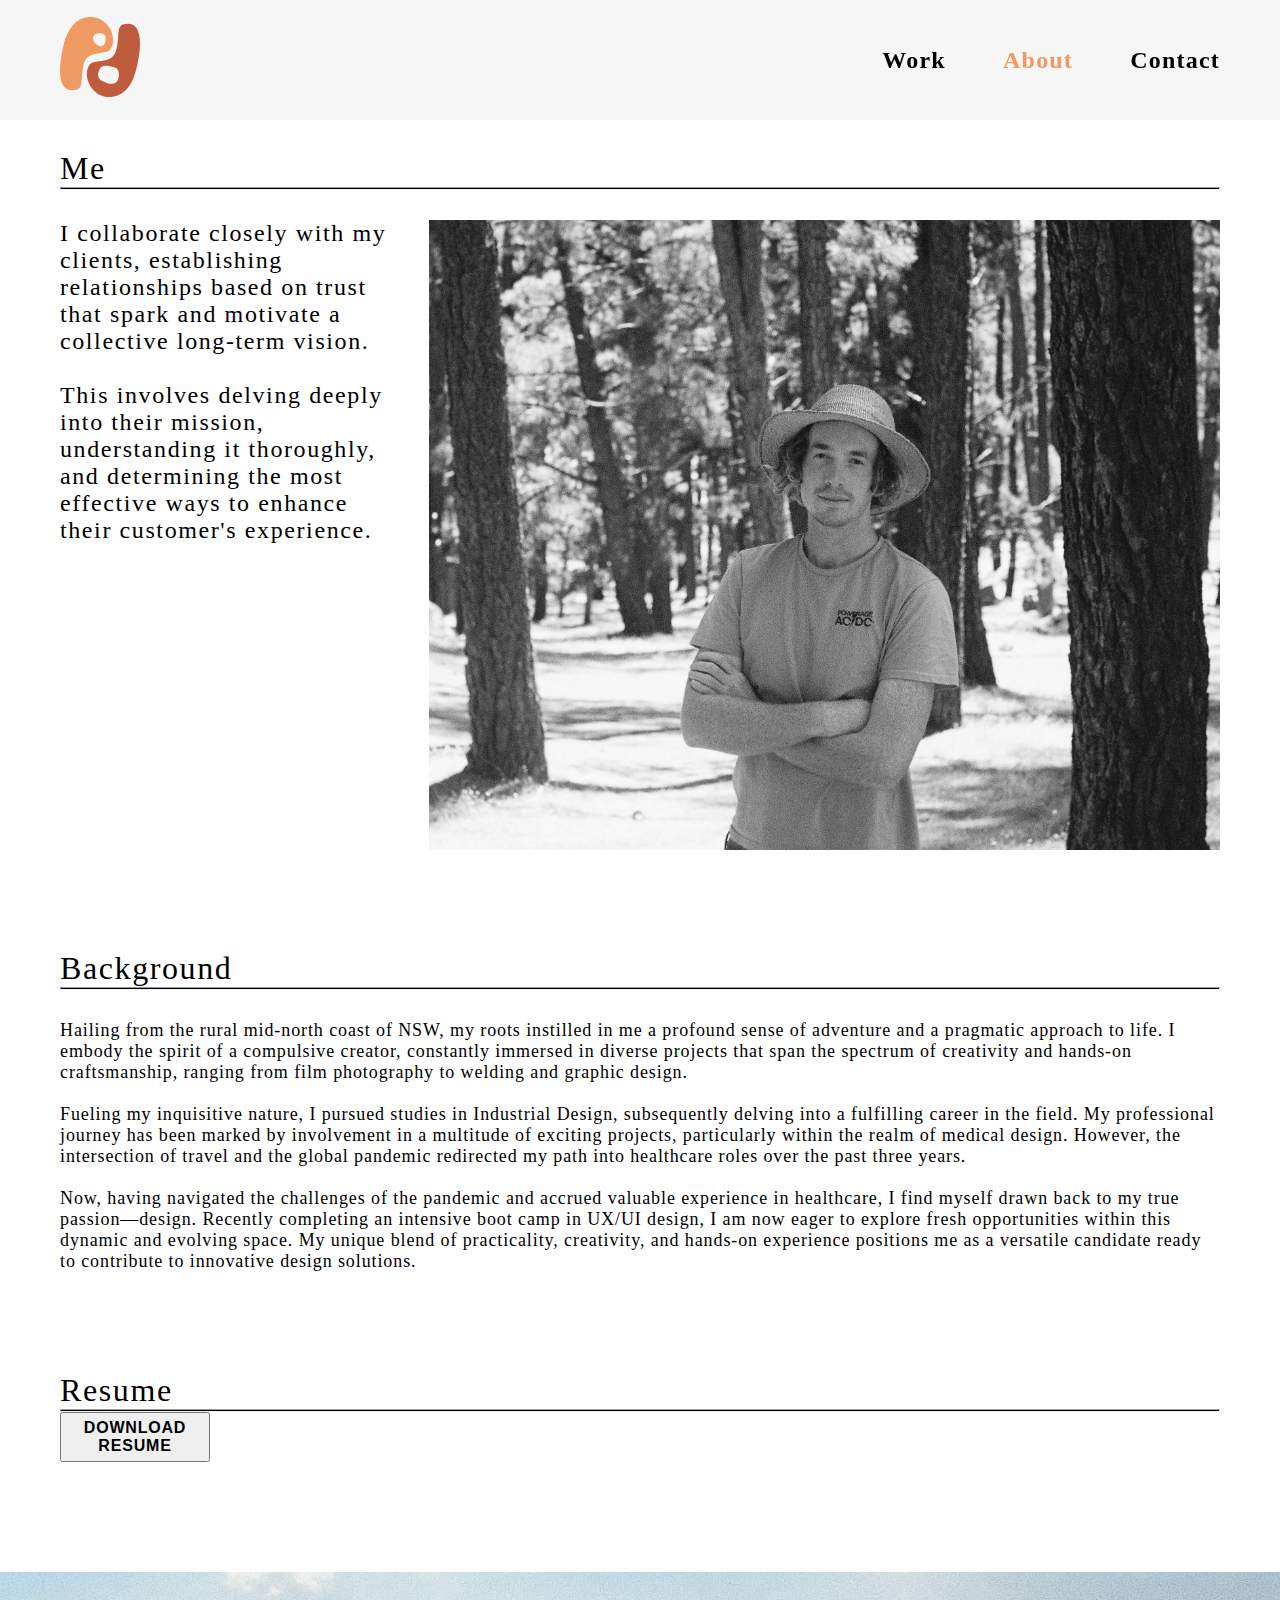
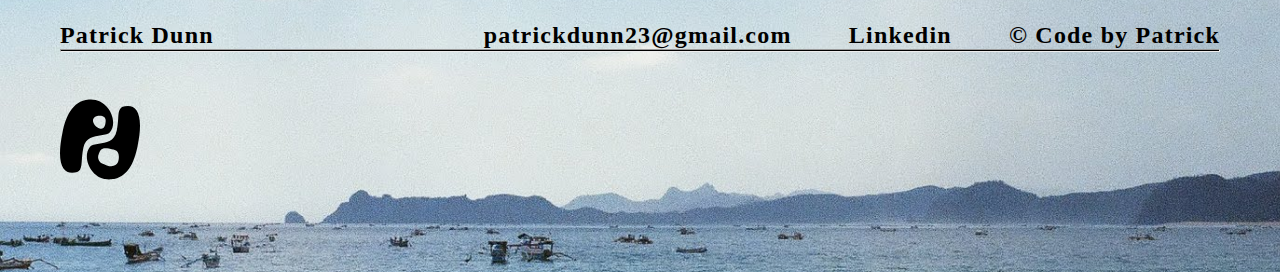
==== commit ee875b72: "Updated Background Image" ====
--- a/about.html
+++ b/about.html
@@ -40,7 +40,8 @@
                         <br>
                         <p>This involves delving deeply into their mission, understanding it thoroughly, and determining the most effective ways to enhance their customer's experience.</p>
                     </div>
-                    <img class="flex_item profilePic" src="images/A000453-R1-02-1A.jpg" alt="">
+                    <div class="flex_item profilePic">
+                    </div>
                 </div>
             </div>
         </section>
--- a/css/style.css
+++ b/css/style.css
@@ -178,12 +178,15 @@
     margin-top: 30px;
   }
   .profilePic{
-    max-width: 60%;
-    max-height: 60%;
-    height: auto;
-    align-items: flex-end;
-  }
-  
+    margin-left: 30px; 
+    width: 70%;
+    background-image: url(/images/A000453-R1-02-1A.jpg);
+    background-position: center;
+    background-size: cover;
+    background-repeat: no-repeat;
+    height: 70vh;
+}
+
   .container{
     position: relative;
   }
@@ -270,11 +273,9 @@
     align-items: end;
 }
 
-
   /* Footer Section................. */
  .name{
     margin-top: 50px;
-    
     
  }
  .footerContact{
@@ -386,11 +387,15 @@
             width: 100%;
         }
         
-          .profilePic{
-            max-width: 100%;
-            height: auto;
-            align-items: flex-end;
-          }
+        .profilePic{
+            width: 100%;
+            background-image: url(/images/A000453-R1-02-1A.jpg);
+            background-position: center;
+            background-size: cover;
+            background-repeat: no-repeat;
+            height: 40vh;
+            margin-left: 0px;
+        }
    
     /* Grid changes................. */
     .WorkGrid{
